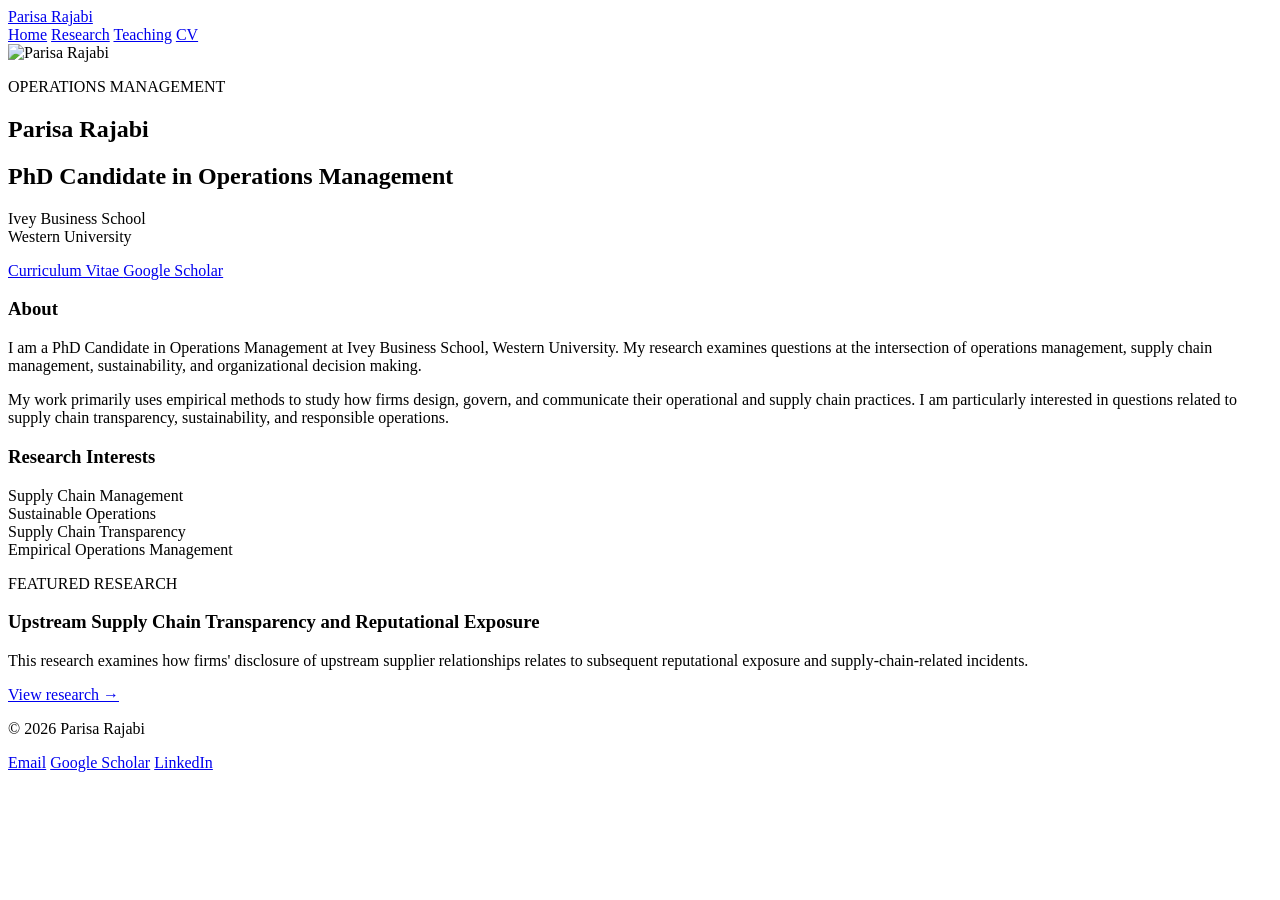
==== index.html @ d74a5847 "Add HTML structure for personal webpage" ====
<!DOCTYPE html>
<html lang="en">

<head>
    <meta charset="UTF-8">
    <meta name="viewport" content="width=device-width, initial-scale=1.0">

    <title>Parisa Rajabi | Operations Management</title>

    <meta
        name="description"
        content="Parisa Rajabi is a PhD Candidate in Operations Management at Ivey Business School, Western University."
    >

    <link rel="stylesheet" href="style.css">
</head>

<body>

<header>
    <div class="nav-container">

        <a class="site-name" href="index.html">
            Parisa Rajabi
        </a>

        <nav>
            <a href="index.html">Home</a>
            <a href="research.html">Research</a>
            <a href="teaching.html">Teaching</a>
            <a href="assets/Parisa_Rajabi_CV.pdf" target="_blank">CV</a>
        </nav>

    </div>
</header>


<main>

<section class="hero">

    <div class="hero-photo">
        <img src="assets/parisa-photo.jpg" alt="Parisa Rajabi">
    </div>

    <div class="hero-text">

        <p class="eyebrow">
            OPERATIONS MANAGEMENT
        </p>

        <h1>
            Parisa Rajabi
        </h1>

        <h2>
            PhD Candidate in Operations Management
        </h2>

        <p class="institution">
            Ivey Business School<br>
            Western University
        </p>

        <div class="hero-links">

            <a class="button primary"
               href="assets/Parisa_Rajabi_CV.pdf"
               target="_blank">
                Curriculum Vitae
            </a>

            <a class="button secondary"
               href="#">
                Google Scholar
            </a>

        </div>

    </div>

</section>


<section class="content-section">

    <h3>About</h3>

    <p>
        I am a PhD Candidate in Operations Management at Ivey Business School,
        Western University. My research examines questions at the intersection
        of operations management, supply chain management, sustainability, and
        organizational decision making.
    </p>

    <p>
        My work primarily uses empirical methods to study how firms design,
        govern, and communicate their operational and supply chain practices.
        I am particularly interested in questions related to supply chain
        transparency, sustainability, and responsible operations.
    </p>

</section>


<section class="content-section">

    <h3>Research Interests</h3>

    <div class="interest-grid">

        <div class="interest-card">
            Supply Chain Management
        </div>

        <div class="interest-card">
            Sustainable Operations
        </div>

        <div class="interest-card">
            Supply Chain Transparency
        </div>

        <div class="interest-card">
            Empirical Operations Management
        </div>

    </div>

</section>


<section class="content-section featured">

    <p class="eyebrow">
        FEATURED RESEARCH
    </p>

    <h3>
        Upstream Supply Chain Transparency and Reputational Exposure
    </h3>

    <p>
        This research examines how firms' disclosure of upstream supplier
        relationships relates to subsequent reputational exposure and
        supply-chain-related incidents.
    </p>

    <a class="text-link" href="research.html">
        View research →
    </a>

</section>

</main>


<footer>

    <div class="footer-container">

        <p>
            © 2026 Parisa Rajabi
        </p>

        <div class="footer-links">
            <a href="mailto:prajabi.phd@ivey.ca">Email</a>
            <a href="#">Google Scholar</a>
            <a href="#">LinkedIn</a>
        </div>

    </div>

</footer>

</body>
</html>
---- style.css ----
temppp
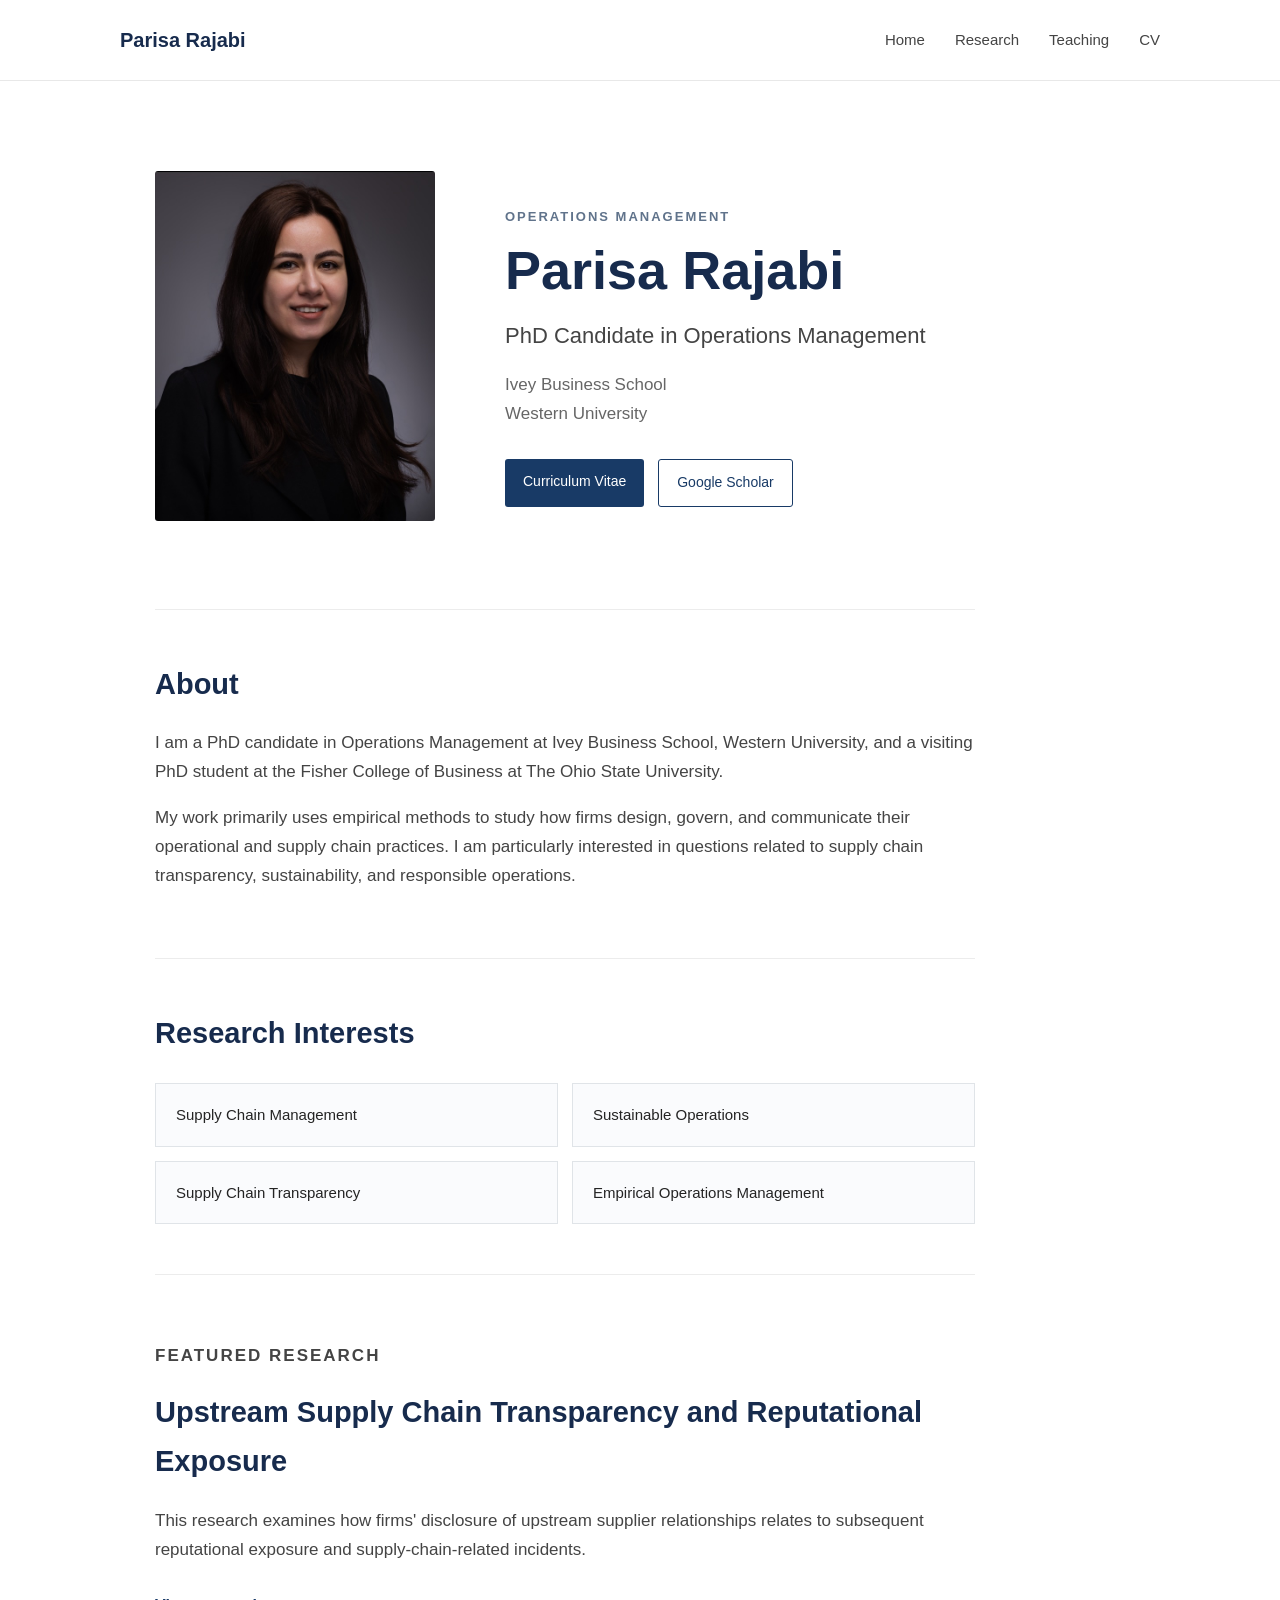
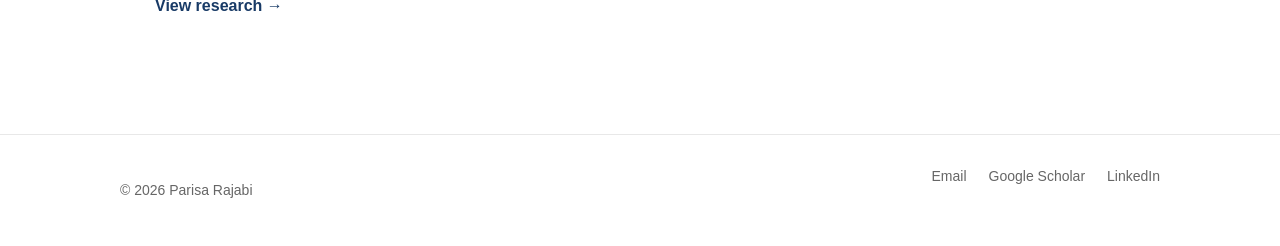
==== commit 9bd1afba: "Revise personal description in index.html Updated personal description to include visiting PhD stude" ====
--- a/index.html
+++ b/index.html
@@ -87,10 +87,8 @@
     <h3>About</h3>
 
     <p>
-        I am a PhD Candidate in Operations Management at Ivey Business School,
-        Western University. My research examines questions at the intersection
-        of operations management, supply chain management, sustainability, and
-        organizational decision making.
+        I am a PhD candidate in Operations Management at Ivey Business School, Western University, 
+        and a visiting PhD student at the Fisher College of Business at The Ohio State University.
     </p>
 
     <p>
--- a/style.css
+++ b/style.css
@@ -1 +1,286 @@
-temppp
+/* ==============================
+   GENERAL
+================================ */
+
+* {
+    box-sizing: border-box;
+}
+
+html {
+    scroll-behavior: smooth;
+}
+
+body {
+    margin: 0;
+    font-family: Arial, Helvetica, sans-serif;
+    color: #242424;
+    background: #ffffff;
+    line-height: 1.7;
+}
+
+a {
+    color: inherit;
+}
+
+main {
+    max-width: 1050px;
+    margin: auto;
+    padding: 0 40px;
+}
+
+
+/* ==============================
+   NAVIGATION
+================================ */
+
+header {
+    border-bottom: 1px solid #e8e8e8;
+    background: white;
+}
+
+.nav-container {
+    max-width: 1120px;
+    margin: auto;
+    padding: 23px 40px;
+
+    display: flex;
+    align-items: center;
+    justify-content: space-between;
+}
+
+.site-name {
+    font-size: 20px;
+    font-weight: 700;
+    text-decoration: none;
+    color: #172b4d;
+}
+
+nav {
+    display: flex;
+    gap: 30px;
+}
+
+nav a {
+    text-decoration: none;
+    font-size: 15px;
+    color: #444;
+}
+
+nav a:hover {
+    color: #193b6a;
+}
+
+
+/* ==============================
+   HERO
+================================ */
+
+.hero {
+    display: grid;
+    grid-template-columns: 280px 1fr;
+    gap: 70px;
+    align-items: center;
+
+    padding: 90px 0 80px 0;
+}
+
+.hero-photo img {
+    width: 100%;
+    aspect-ratio: 4 / 5;
+    object-fit: cover;
+    border-radius: 3px;
+}
+
+.eyebrow {
+    font-size: 13px;
+    letter-spacing: 2px;
+    font-weight: 700;
+    color: #60738b;
+}
+
+.hero h1 {
+    font-size: 54px;
+    line-height: 1.1;
+    margin: 10px 0 16px 0;
+    color: #172b4d;
+}
+
+.hero h2 {
+    font-size: 22px;
+    font-weight: 400;
+    margin: 0 0 14px 0;
+    color: #444;
+}
+
+.institution {
+    font-size: 17px;
+    color: #666;
+}
+
+.hero-links {
+    margin-top: 30px;
+    display: flex;
+    gap: 14px;
+}
+
+.button {
+    display: inline-block;
+    padding: 11px 18px;
+    text-decoration: none;
+    border-radius: 3px;
+    font-size: 14px;
+}
+
+.primary {
+    background: #183a66;
+    color: white;
+}
+
+.primary:hover {
+    background: #102d50;
+}
+
+.secondary {
+    border: 1px solid #183a66;
+    color: #183a66;
+}
+
+.secondary:hover {
+    background: #f4f7fa;
+}
+
+
+/* ==============================
+   CONTENT
+================================ */
+
+.content-section {
+    max-width: 820px;
+    padding: 50px 0;
+    border-top: 1px solid #ececec;
+}
+
+.content-section h3 {
+    font-size: 29px;
+    color: #172b4d;
+    margin: 0 0 20px;
+}
+
+.content-section p {
+    font-size: 17px;
+    color: #444;
+}
+
+.interest-grid {
+    display: grid;
+    grid-template-columns: repeat(2, 1fr);
+    gap: 14px;
+    margin-top: 25px;
+}
+
+.interest-card {
+    border: 1px solid #e0e4e8;
+    padding: 18px 20px;
+    font-size: 15px;
+    background: #fafbfd;
+}
+
+.featured {
+    margin-bottom: 65px;
+}
+
+.text-link {
+    display: inline-block;
+    margin-top: 10px;
+    color: #183a66;
+    font-weight: 600;
+    text-decoration: none;
+}
+
+.text-link:hover {
+    text-decoration: underline;
+}
+
+
+/* ==============================
+   FOOTER
+================================ */
+
+footer {
+    border-top: 1px solid #e8e8e8;
+    margin-top: 40px;
+}
+
+.footer-container {
+    max-width: 1120px;
+    margin: auto;
+    padding: 30px 40px;
+
+    display: flex;
+    justify-content: space-between;
+
+    font-size: 14px;
+    color: #666;
+}
+
+.footer-links {
+    display: flex;
+    gap: 22px;
+}
+
+.footer-links a {
+    text-decoration: none;
+}
+
+.footer-links a:hover {
+    color: #183a66;
+}
+
+
+/* ==============================
+   MOBILE
+================================ */
+
+@media (max-width: 760px) {
+
+    main {
+        padding: 0 24px;
+    }
+
+    .nav-container {
+        padding: 18px 24px;
+        flex-direction: column;
+        gap: 15px;
+    }
+
+    nav {
+        gap: 18px;
+        flex-wrap: wrap;
+        justify-content: center;
+    }
+
+    .hero {
+        grid-template-columns: 1fr;
+        gap: 35px;
+        padding: 50px 0;
+    }
+
+    .hero-photo {
+        max-width: 260px;
+    }
+
+    .hero h1 {
+        font-size: 42px;
+    }
+
+    .interest-grid {
+        grid-template-columns: 1fr;
+    }
+
+    .footer-container {
+        flex-direction: column;
+        gap: 15px;
+        padding: 25px;
+    }
+
+}
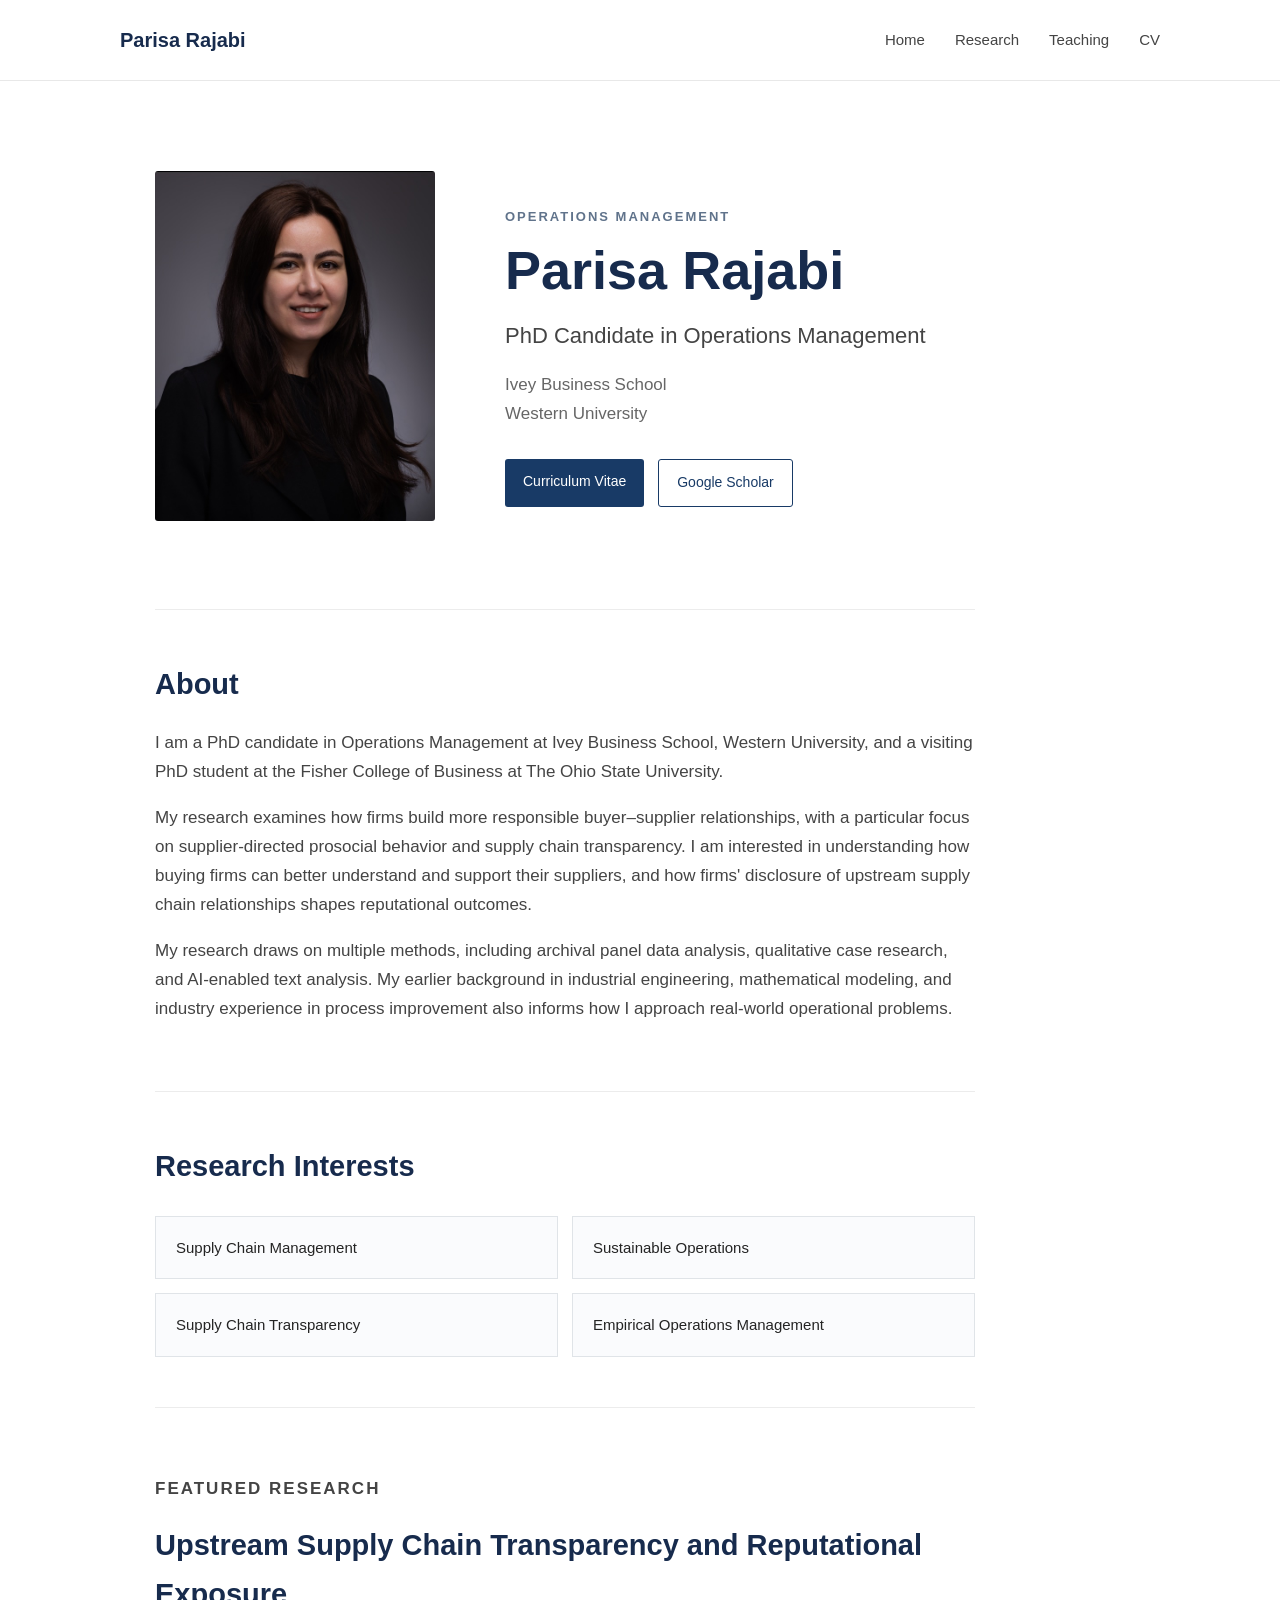
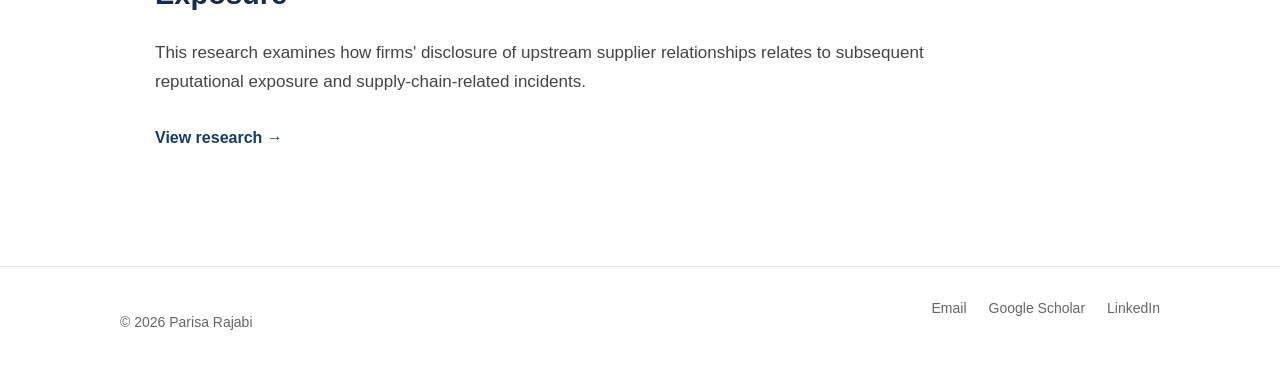
==== commit 2cc03dfa: "Revise research focus and methods in index.html Updated research description to include focus on buy" ====
--- a/index.html
+++ b/index.html
@@ -92,10 +92,16 @@
     </p>
 
     <p>
-        My work primarily uses empirical methods to study how firms design,
-        govern, and communicate their operational and supply chain practices.
-        I am particularly interested in questions related to supply chain
-        transparency, sustainability, and responsible operations.
+        My research examines how firms build more responsible buyer–supplier relationships, 
+        with a particular focus on supplier-directed prosocial behavior and supply chain transparency. 
+        I am interested in understanding how buying firms can better understand and support their suppliers, 
+        and how firms' disclosure of upstream supply chain relationships shapes reputational outcomes.
+    </p>
+
+    <p>
+        My research draws on multiple methods, including archival panel data analysis, qualitative case research, 
+        and AI-enabled text analysis. My earlier background in industrial engineering, mathematical modeling, and 
+        industry experience in process improvement also informs how I approach real-world operational problems.
     </p>
 
 </section>
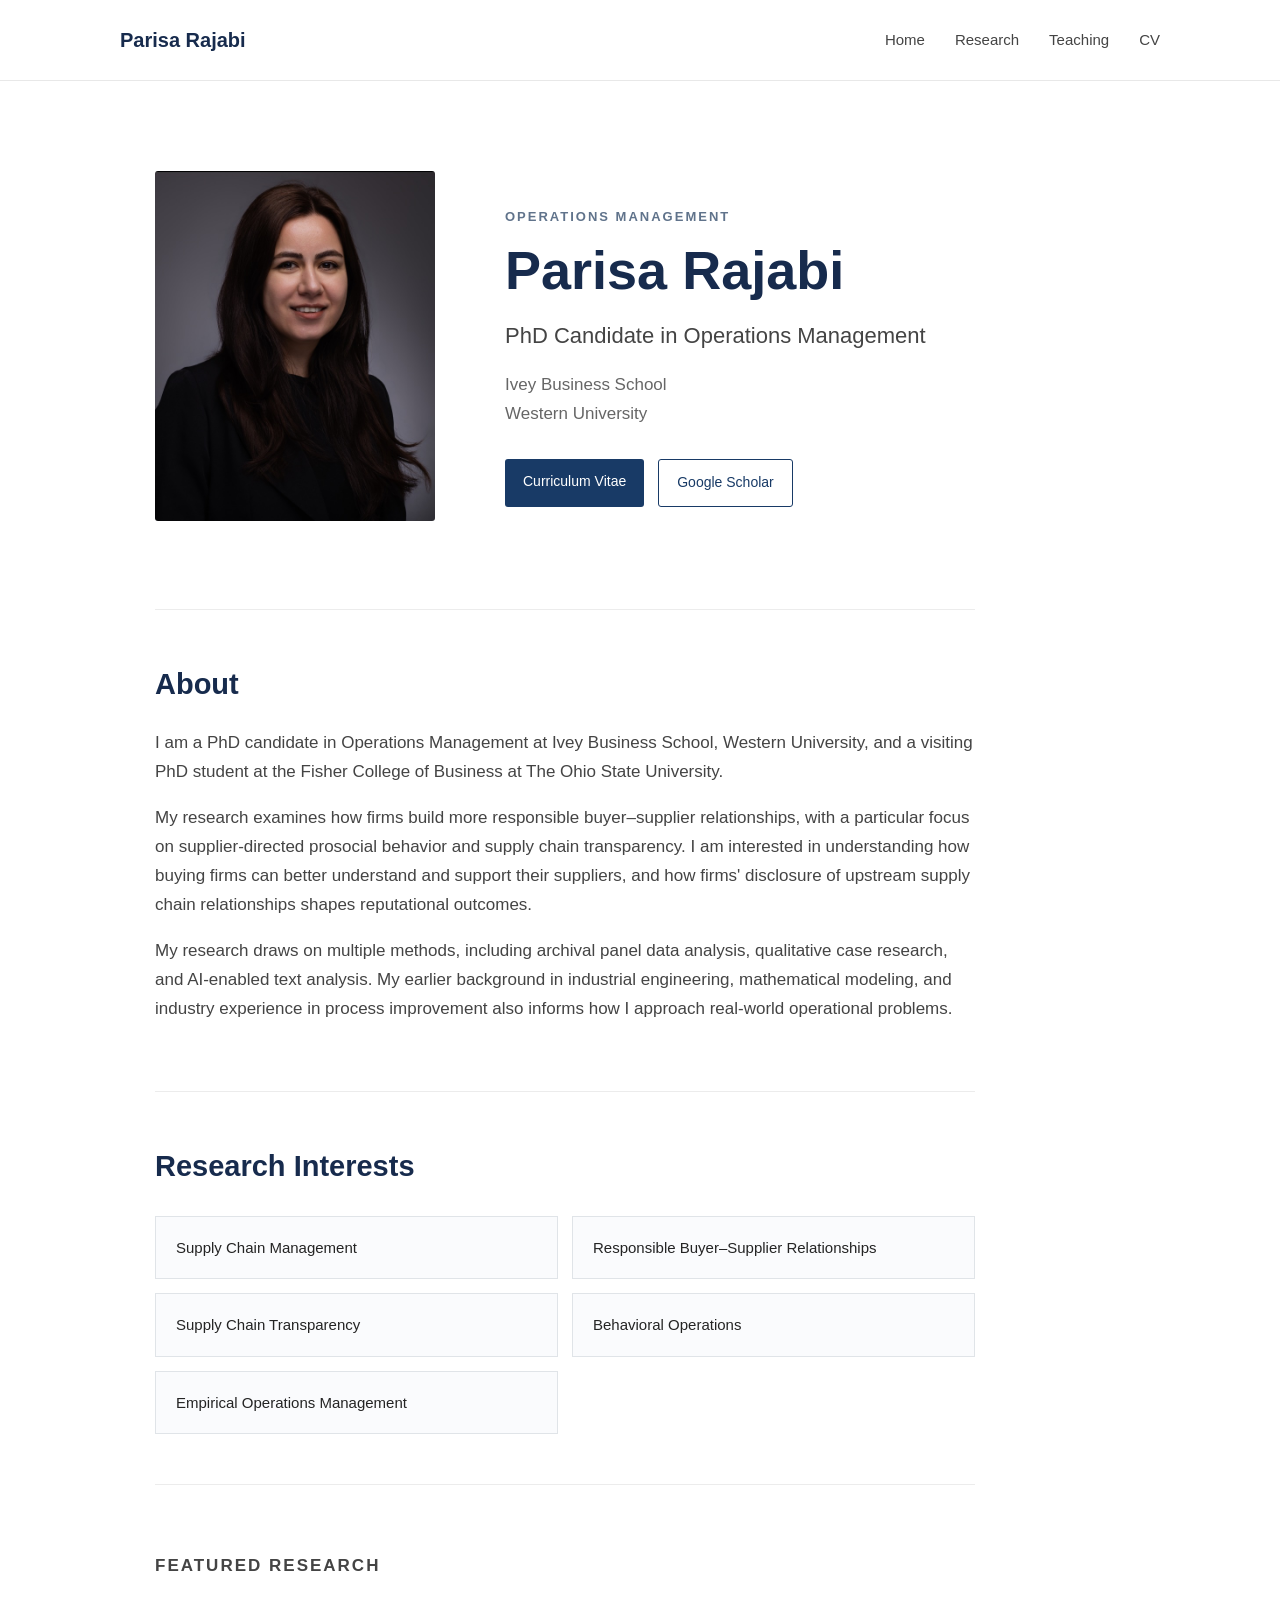
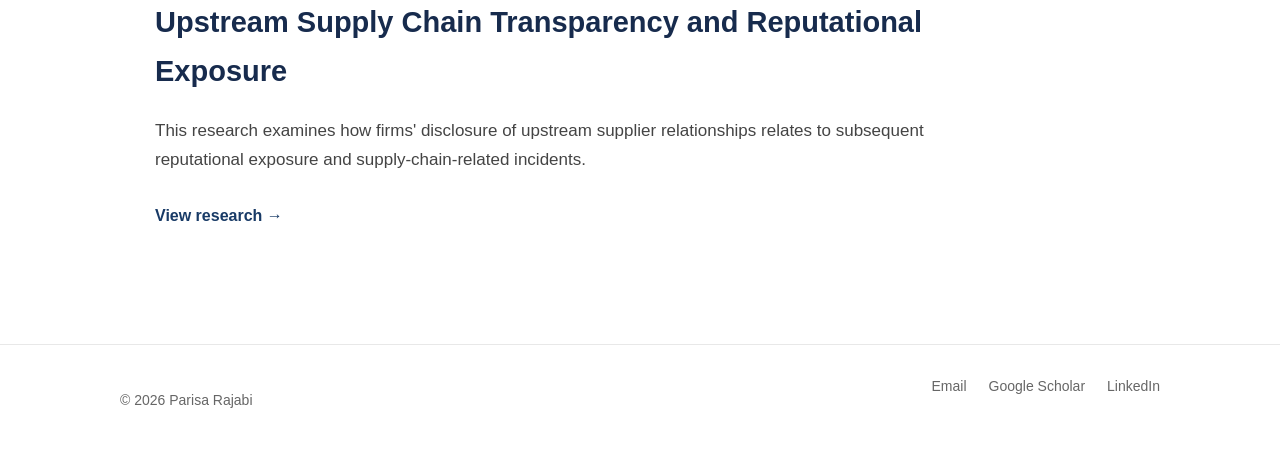
==== commit cdbf35b5: "Update interest cards in index.html" ====
--- a/index.html
+++ b/index.html
@@ -118,13 +118,16 @@
         </div>
 
         <div class="interest-card">
-            Sustainable Operations
+            Responsible Buyer–Supplier Relationships
         </div>
 
         <div class="interest-card">
             Supply Chain Transparency
         </div>
 
+        <div class="interest-card">
+            Behavioral Operations
+        </div>
         <div class="interest-card">
             Empirical Operations Management
         </div>
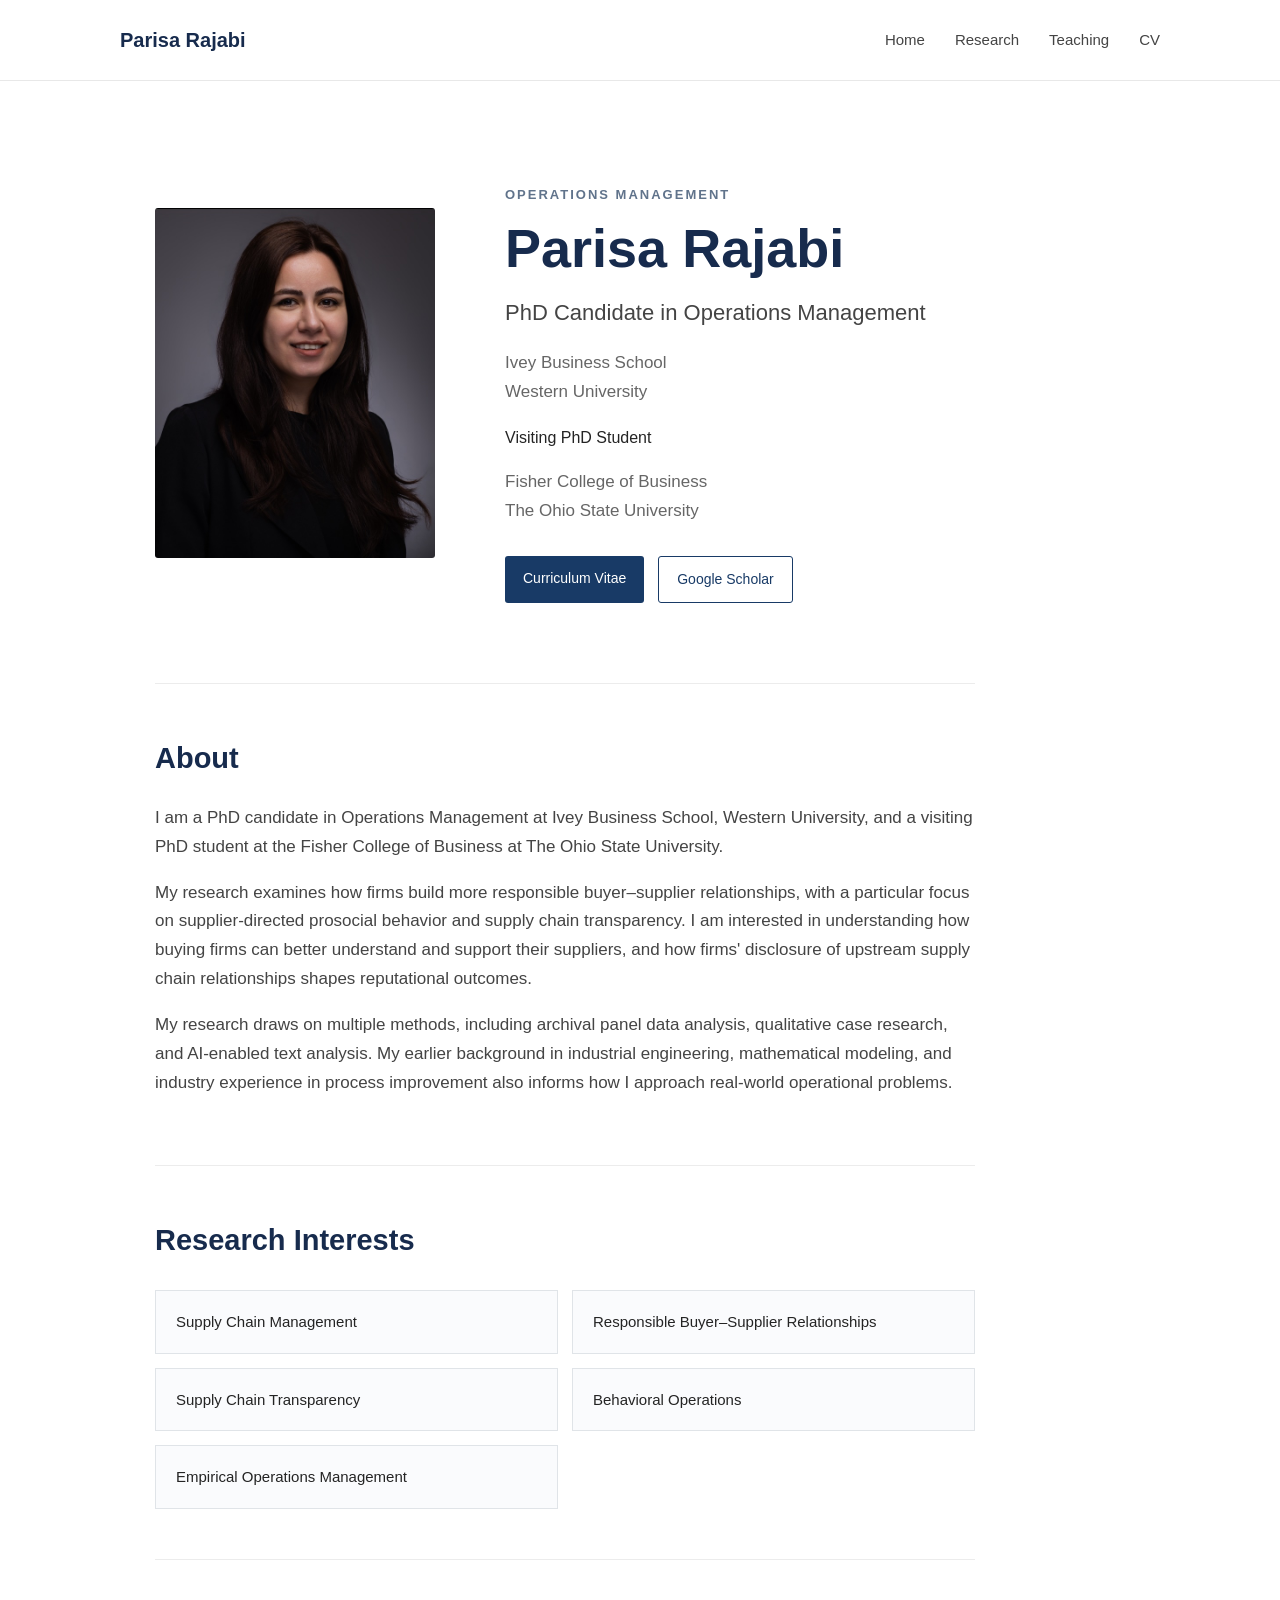
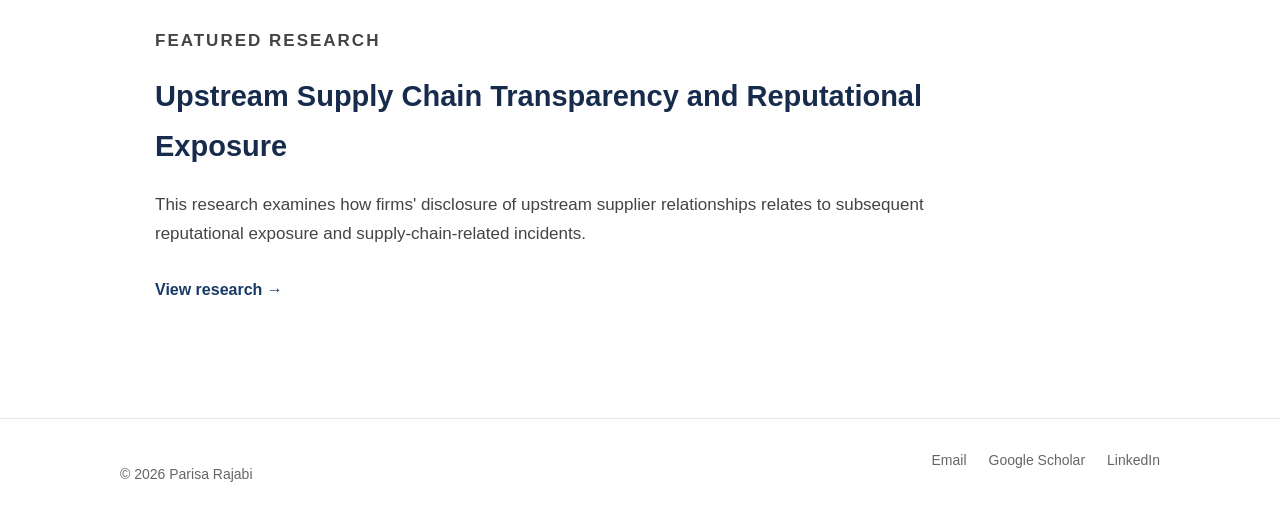
==== commit cc7f5418: "Add visiting PhD student information" ====
--- a/index.html
+++ b/index.html
@@ -62,6 +62,14 @@
             Western University
         </p>
 
+            Visiting PhD Student
+        </h2>
+
+        <p class="institution">
+            Fisher College of Business<br>
+            The Ohio State University
+        </p>
+        
         <div class="hero-links">
 
             <a class="button primary"
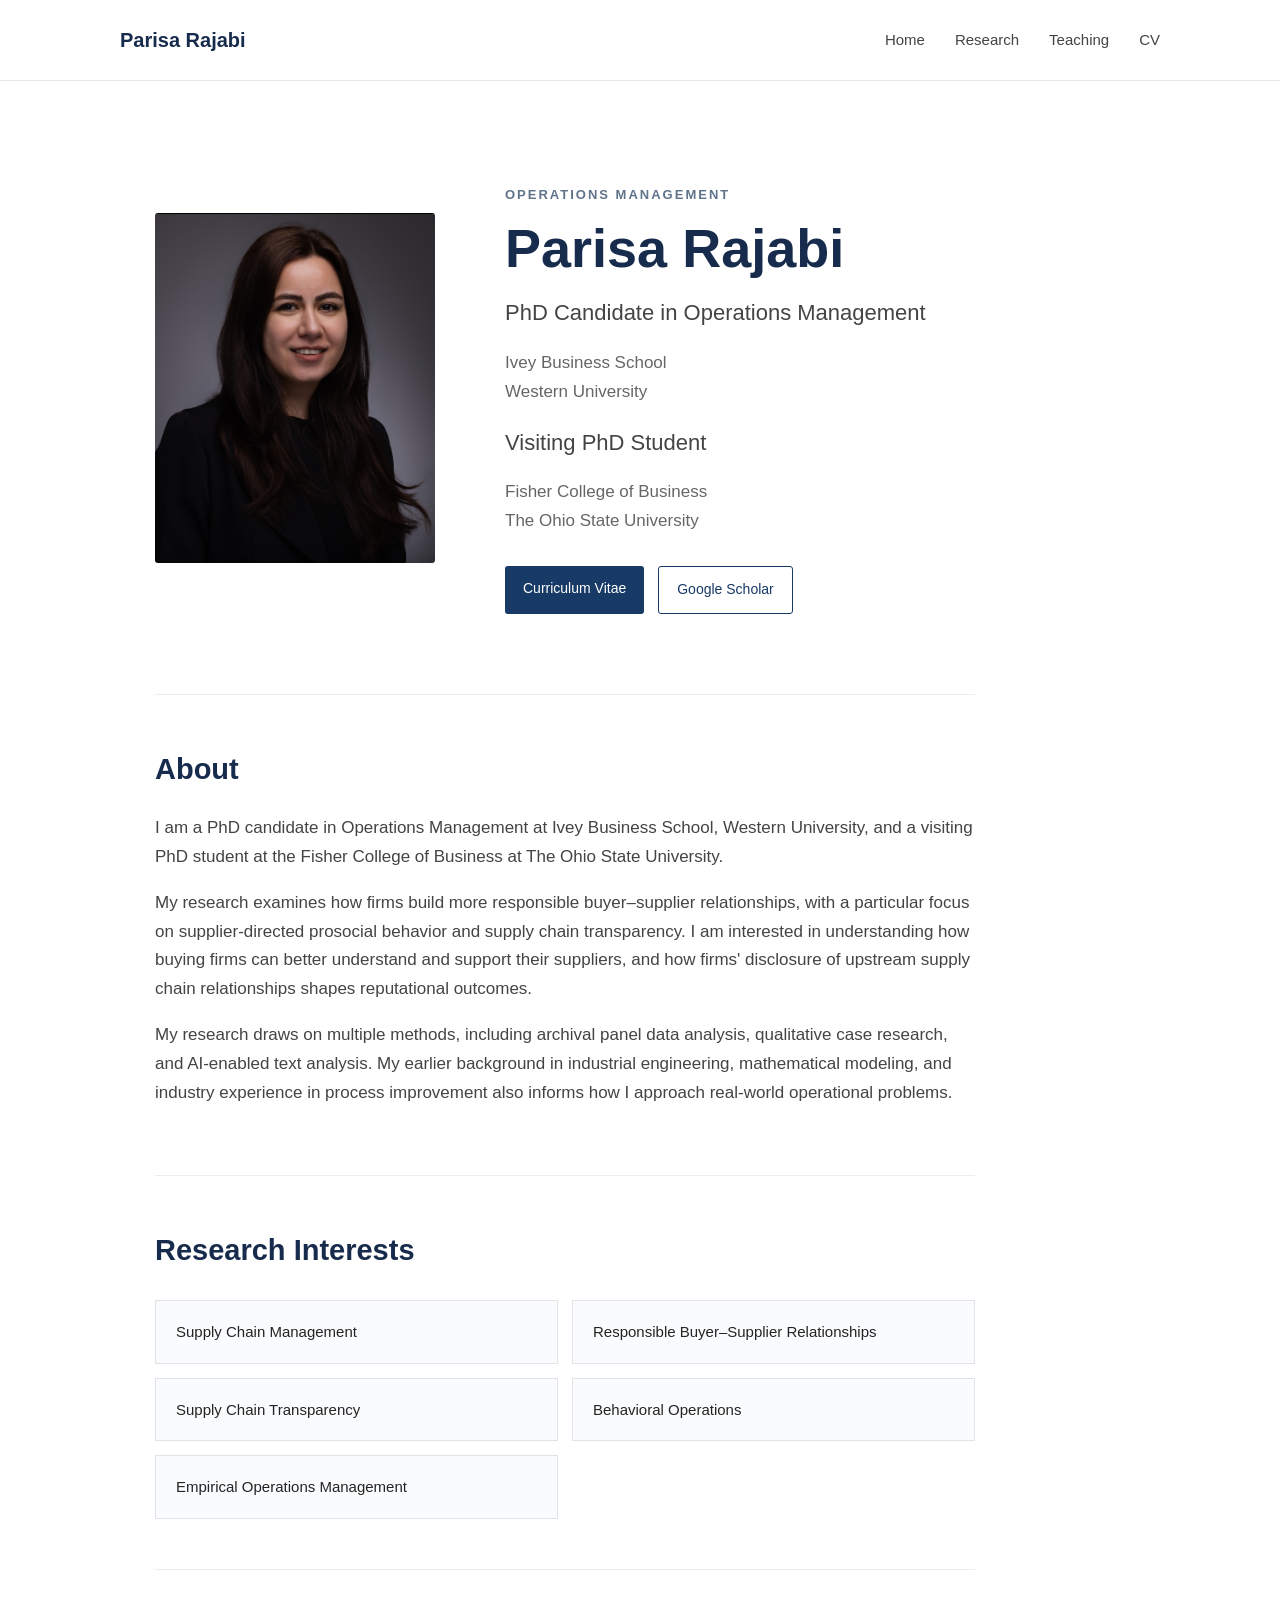
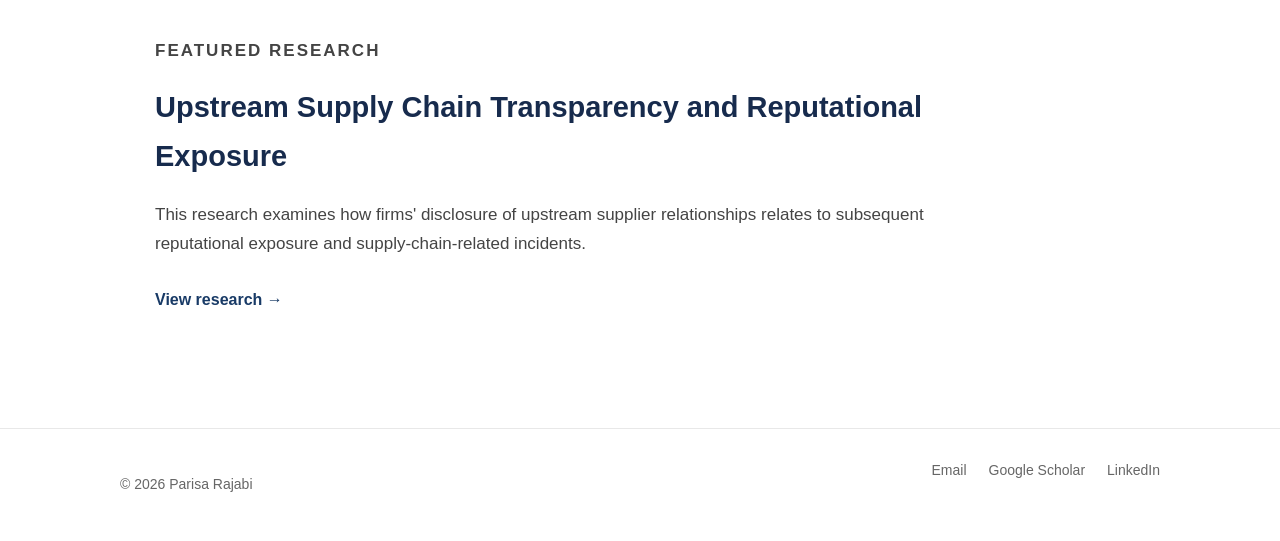
==== commit 02b83c28: "Update index.html" ====
--- a/index.html
+++ b/index.html
@@ -61,7 +61,7 @@
             Ivey Business School<br>
             Western University
         </p>
-
+        <h2>
             Visiting PhD Student
         </h2>
 
@@ -79,7 +79,7 @@
             </a>
 
             <a class="button secondary"
-               href="#">
+               href="https://scholar.google.com/citations?hl=en&user=Cgzcxh0AAAAJ&view_op=list_works&sortby=pubdate">
                 Google Scholar
             </a>
 
@@ -180,8 +180,8 @@
 
         <div class="footer-links">
             <a href="mailto:prajabi.phd@ivey.ca">Email</a>
-            <a href="#">Google Scholar</a>
-            <a href="#">LinkedIn</a>
+            <a href="https://scholar.google.com/citations?hl=en&user=Cgzcxh0AAAAJ&view_op=list_works&sortby=pubdate">Google Scholar</a>
+            <a href="https://www.linkedin.com/in/parisa-rajabi-414a34167/">LinkedIn</a>
         </div>
 
     </div>
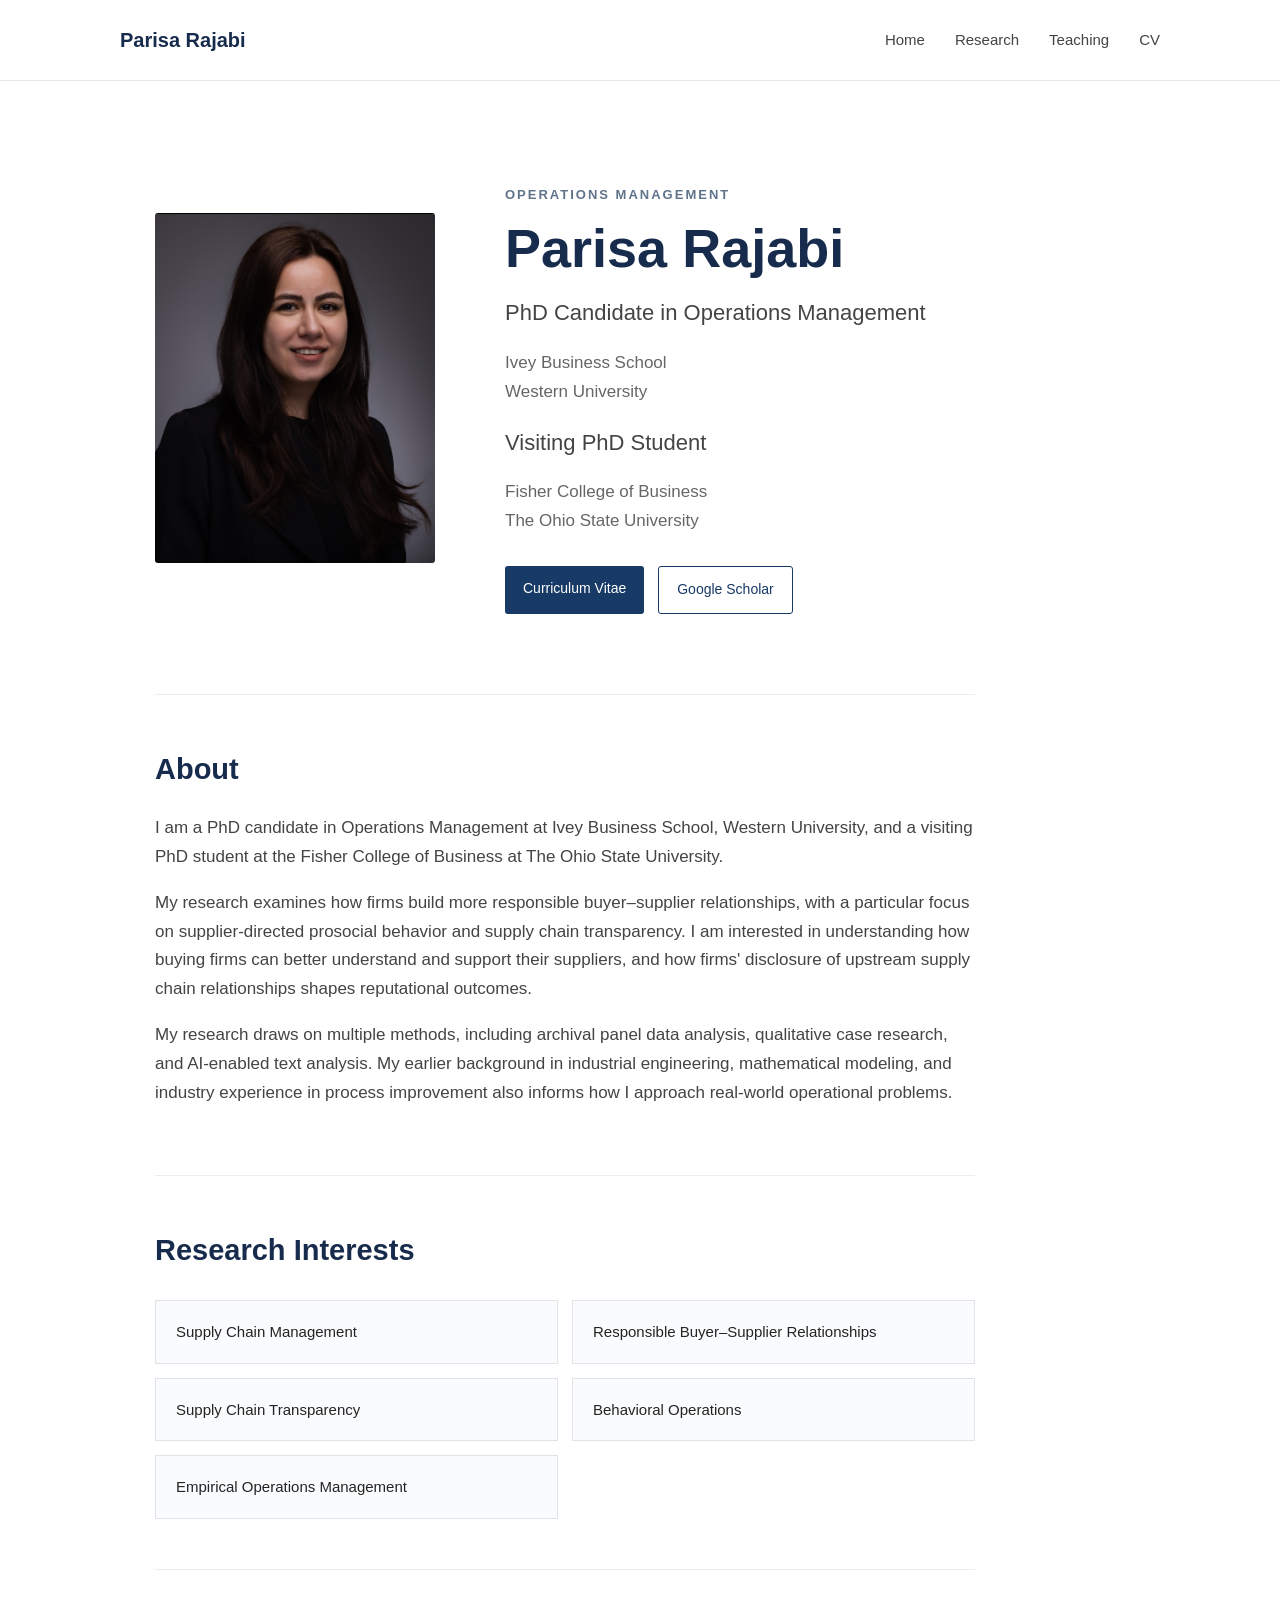
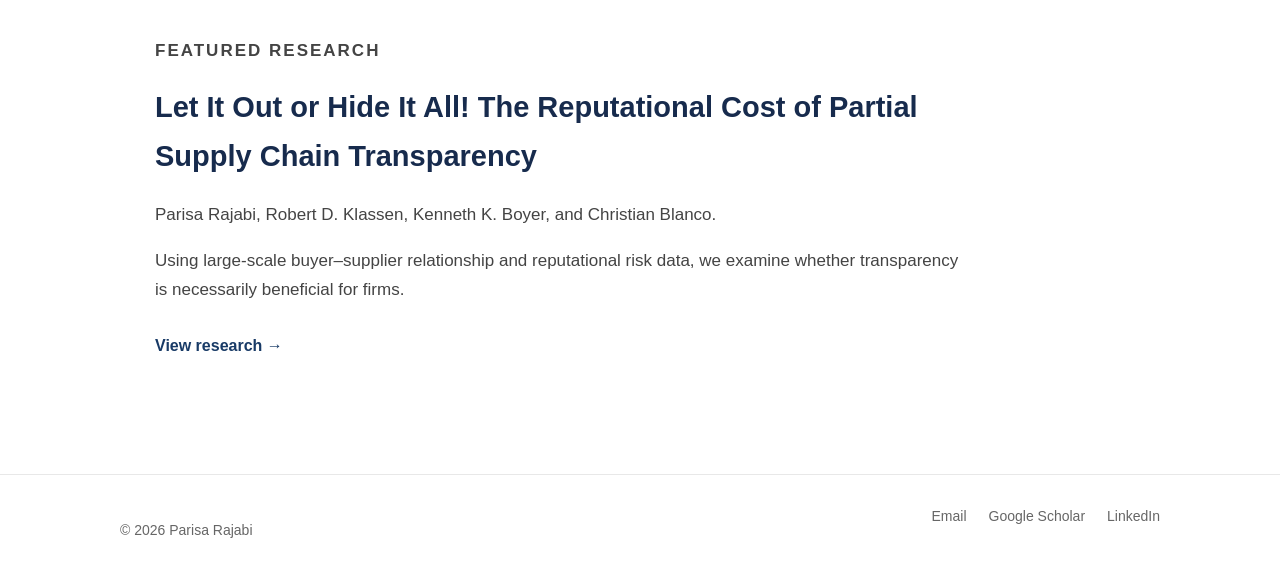
==== commit 2eab56a5: "Update index.html" ====
--- a/index.html
+++ b/index.html
@@ -152,13 +152,15 @@
     </p>
 
     <h3>
-        Upstream Supply Chain Transparency and Reputational Exposure
+        Let It Out or Hide It All! The Reputational Cost of Partial Supply Chain Transparency
     </h3>
 
     <p>
-        This research examines how firms' disclosure of upstream supplier
-        relationships relates to subsequent reputational exposure and
-        supply-chain-related incidents.
+        Parisa Rajabi, Robert D. Klassen, Kenneth K. Boyer, and Christian Blanco.
+    </p>
+    
+    <p>
+        Using large-scale buyer–supplier relationship and reputational risk data, we examine whether transparency is necessarily beneficial for firms.
     </p>
 
     <a class="text-link" href="research.html">
